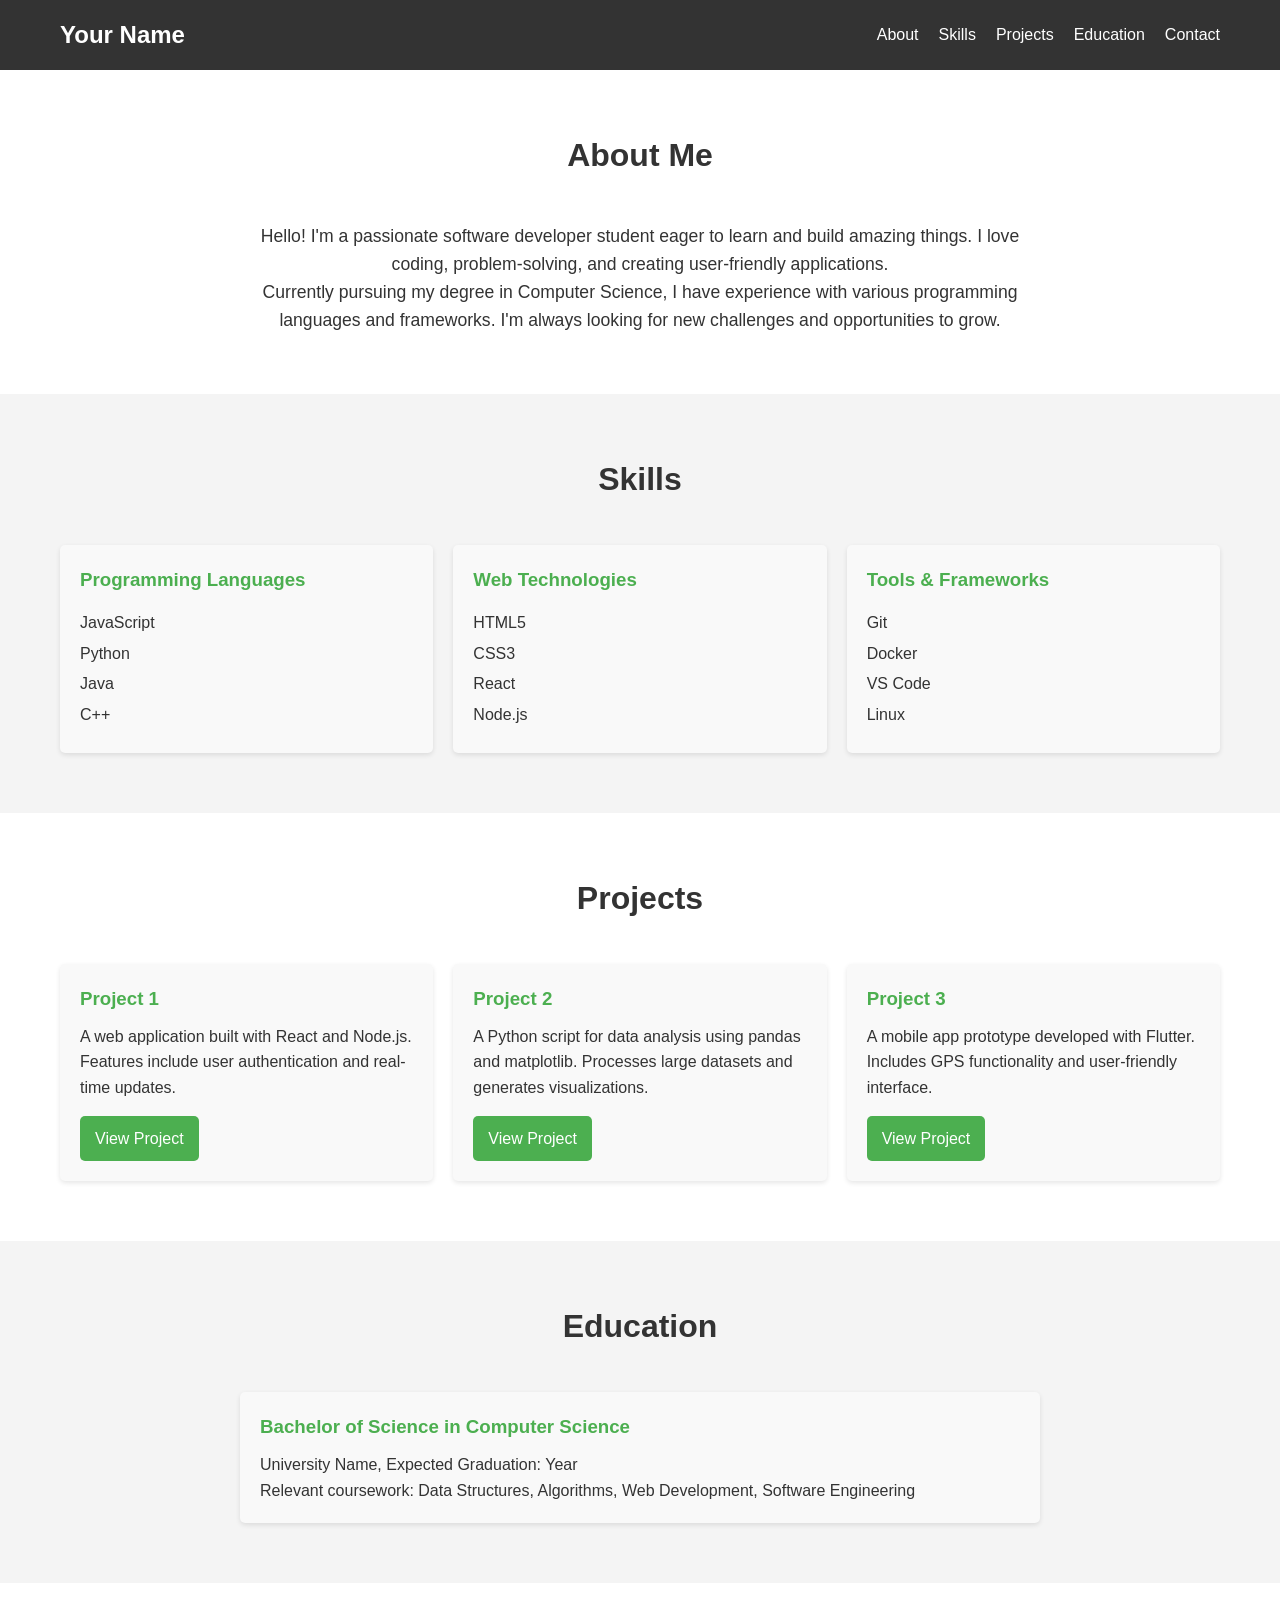
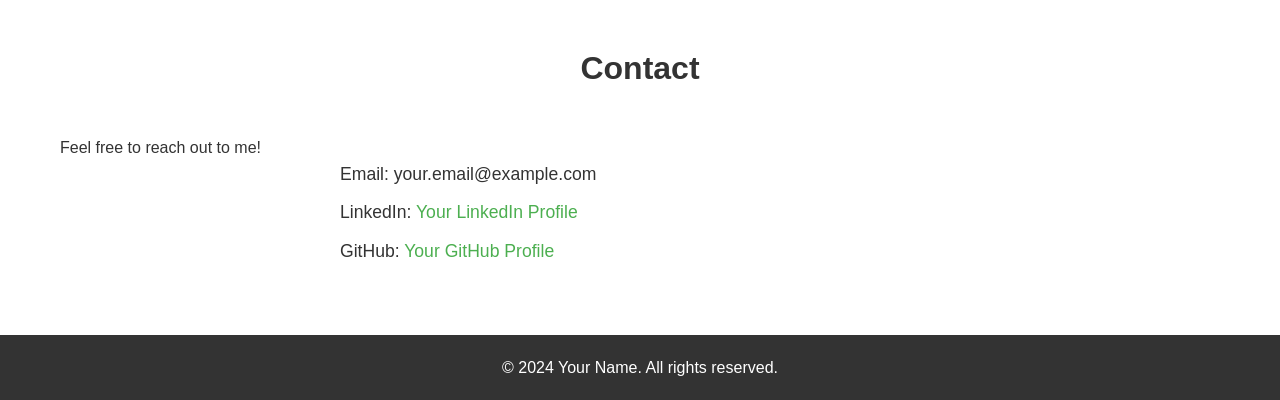
==== index.html @ 5aee4cda "eka versio" ====
<!DOCTYPE html>
<html lang="en">
<head>
    <meta charset="UTF-8">
    <meta name="viewport" content="width=device-width, initial-scale=1.0">
    <title>Software Developer Portfolio</title>
    <link rel="stylesheet" href="css/styles.css">
</head>
<body>
    <header>
        <nav>
            <div class="container">
                <h1>Your Name</h1>
                <ul>
                    <li><a href="#about">About</a></li>
                    <li><a href="#skills">Skills</a></li>
                    <li><a href="#projects">Projects</a></li>
                    <li><a href="#education">Education</a></li>
                    <li><a href="#contact">Contact</a></li>
                </ul>
            </div>
        </nav>
    </header>

    <section id="about" class="section">
        <div class="container">
            <h2>About Me</h2>
            <p>Hello! I'm a passionate software developer student eager to learn and build amazing things. I love coding, problem-solving, and creating user-friendly applications.</p>
            <p>Currently pursuing my degree in Computer Science, I have experience with various programming languages and frameworks. I'm always looking for new challenges and opportunities to grow.</p>
        </div>
    </section>

    <section id="skills" class="section">
        <div class="container">
            <h2>Skills</h2>
            <div class="skills-grid">
                <div class="skill-category">
                    <h3>Programming Languages</h3>
                    <ul>
                        <li>JavaScript</li>
                        <li>Python</li>
                        <li>Java</li>
                        <li>C++</li>
                    </ul>
                </div>
                <div class="skill-category">
                    <h3>Web Technologies</h3>
                    <ul>
                        <li>HTML5</li>
                        <li>CSS3</li>
                        <li>React</li>
                        <li>Node.js</li>
                    </ul>
                </div>
                <div class="skill-category">
                    <h3>Tools & Frameworks</h3>
                    <ul>
                        <li>Git</li>
                        <li>Docker</li>
                        <li>VS Code</li>
                        <li>Linux</li>
                    </ul>
                </div>
            </div>
        </div>
    </section>

    <section id="projects" class="section">
        <div class="container">
            <h2>Projects</h2>
            <div class="projects-grid">
                <div class="project-card">
                    <h3>Project 1</h3>
                    <p>A web application built with React and Node.js. Features include user authentication and real-time updates.</p>
                    <a href="#" class="btn">View Project</a>
                </div>
                <div class="project-card">
                    <h3>Project 2</h3>
                    <p>A Python script for data analysis using pandas and matplotlib. Processes large datasets and generates visualizations.</p>
                    <a href="#" class="btn">View Project</a>
                </div>
                <div class="project-card">
                    <h3>Project 3</h3>
                    <p>A mobile app prototype developed with Flutter. Includes GPS functionality and user-friendly interface.</p>
                    <a href="#" class="btn">View Project</a>
                </div>
            </div>
        </div>
    </section>

    <section id="education" class="section">
        <div class="container">
            <h2>Education</h2>
            <div class="education-item">
                <h3>Bachelor of Science in Computer Science</h3>
                <p>University Name, Expected Graduation: Year</p>
                <p>Relevant coursework: Data Structures, Algorithms, Web Development, Software Engineering</p>
            </div>
        </div>
    </section>

    <section id="contact" class="section">
        <div class="container">
            <h2>Contact</h2>
            <p>Feel free to reach out to me!</p>
            <ul class="contact-list">
                <li>Email: your.email@example.com</li>
                <li>LinkedIn: <a href="#">Your LinkedIn Profile</a></li>
                <li>GitHub: <a href="#">Your GitHub Profile</a></li>
            </ul>
        </div>
    </section>

    <footer>
        <div class="container">
            <p>&copy; 2024 Your Name. All rights reserved.</p>
        </div>
    </footer>

    <script src="js/script.js"></script>
</body>
</html>
---- css/styles.css ----
/* Reset and base styles */
* {
    margin: 0;
    padding: 0;
    box-sizing: border-box;
}

body {
    font-family: 'Arial', sans-serif;
    line-height: 1.6;
    color: #333;
    background-color: #f4f4f4;
}

.container {
    max-width: 1200px;
    margin: 0 auto;
    padding: 0 20px;
}

/* Header and Navigation */
header {
    background-color: #333;
    color: #fff;
    padding: 1rem 0;
}

nav .container {
    display: flex;
    justify-content: space-between;
    align-items: center;
}

nav h1 {
    font-size: 1.5rem;
}

nav ul {
    list-style: none;
    display: flex;
}

nav ul li {
    margin-left: 20px;
}

nav ul li a {
    color: #fff;
    text-decoration: none;
    transition: color 0.3s;
}

nav ul li a:hover {
    color: #4CAF50;
}

/* Sections */
.section {
    padding: 60px 0;
}

.section:nth-child(even) {
    background-color: #fff;
}

.section h2 {
    text-align: center;
    margin-bottom: 40px;
    font-size: 2rem;
    color: #333;
}

/* About */
#about p {
    max-width: 800px;
    margin: 0 auto;
    font-size: 1.1rem;
    text-align: center;
}

/* Skills */
.skills-grid {
    display: grid;
    grid-template-columns: repeat(auto-fit, minmax(250px, 1fr));
    gap: 20px;
}

.skill-category {
    background-color: #f9f9f9;
    padding: 20px;
    border-radius: 5px;
    box-shadow: 0 2px 5px rgba(0,0,0,0.1);
}

.skill-category h3 {
    margin-bottom: 15px;
    color: #4CAF50;
}

.skill-category ul {
    list-style: none;
}

.skill-category li {
    margin-bottom: 5px;
}

/* Projects */
.projects-grid {
    display: grid;
    grid-template-columns: repeat(auto-fit, minmax(300px, 1fr));
    gap: 20px;
}

.project-card {
    background-color: #f9f9f9;
    padding: 20px;
    border-radius: 5px;
    box-shadow: 0 2px 5px rgba(0,0,0,0.1);
    transition: transform 0.3s;
}

.project-card:hover {
    transform: translateY(-5px);
}

.project-card h3 {
    margin-bottom: 10px;
    color: #4CAF50;
}

.project-card p {
    margin-bottom: 15px;
}

.btn {
    display: inline-block;
    background-color: #4CAF50;
    color: #fff;
    padding: 10px 15px;
    text-decoration: none;
    border-radius: 5px;
    transition: background-color 0.3s;
}

.btn:hover {
    background-color: #45a049;
}

/* Education */
.education-item {
    max-width: 800px;
    margin: 0 auto;
    background-color: #f9f9f9;
    padding: 20px;
    border-radius: 5px;
    box-shadow: 0 2px 5px rgba(0,0,0,0.1);
}

.education-item h3 {
    margin-bottom: 10px;
    color: #4CAF50;
}

/* Contact */
.contact-list {
    max-width: 600px;
    margin: 0 auto;
    list-style: none;
}

.contact-list li {
    margin-bottom: 10px;
    font-size: 1.1rem;
}

.contact-list a {
    color: #4CAF50;
    text-decoration: none;
}

.contact-list a:hover {
    text-decoration: underline;
}

/* Footer */
footer {
    background-color: #333;
    color: #fff;
    text-align: center;
    padding: 20px 0;
}

/* Responsive Design */
@media (max-width: 768px) {
    nav .container {
        flex-direction: column;
    }

    nav ul {
        margin-top: 10px;
    }

    nav ul li {
        margin-left: 0;
        margin-right: 20px;
    }

    .section {
        padding: 40px 0;
    }

    .section h2 {
        font-size: 1.5rem;
    }
}
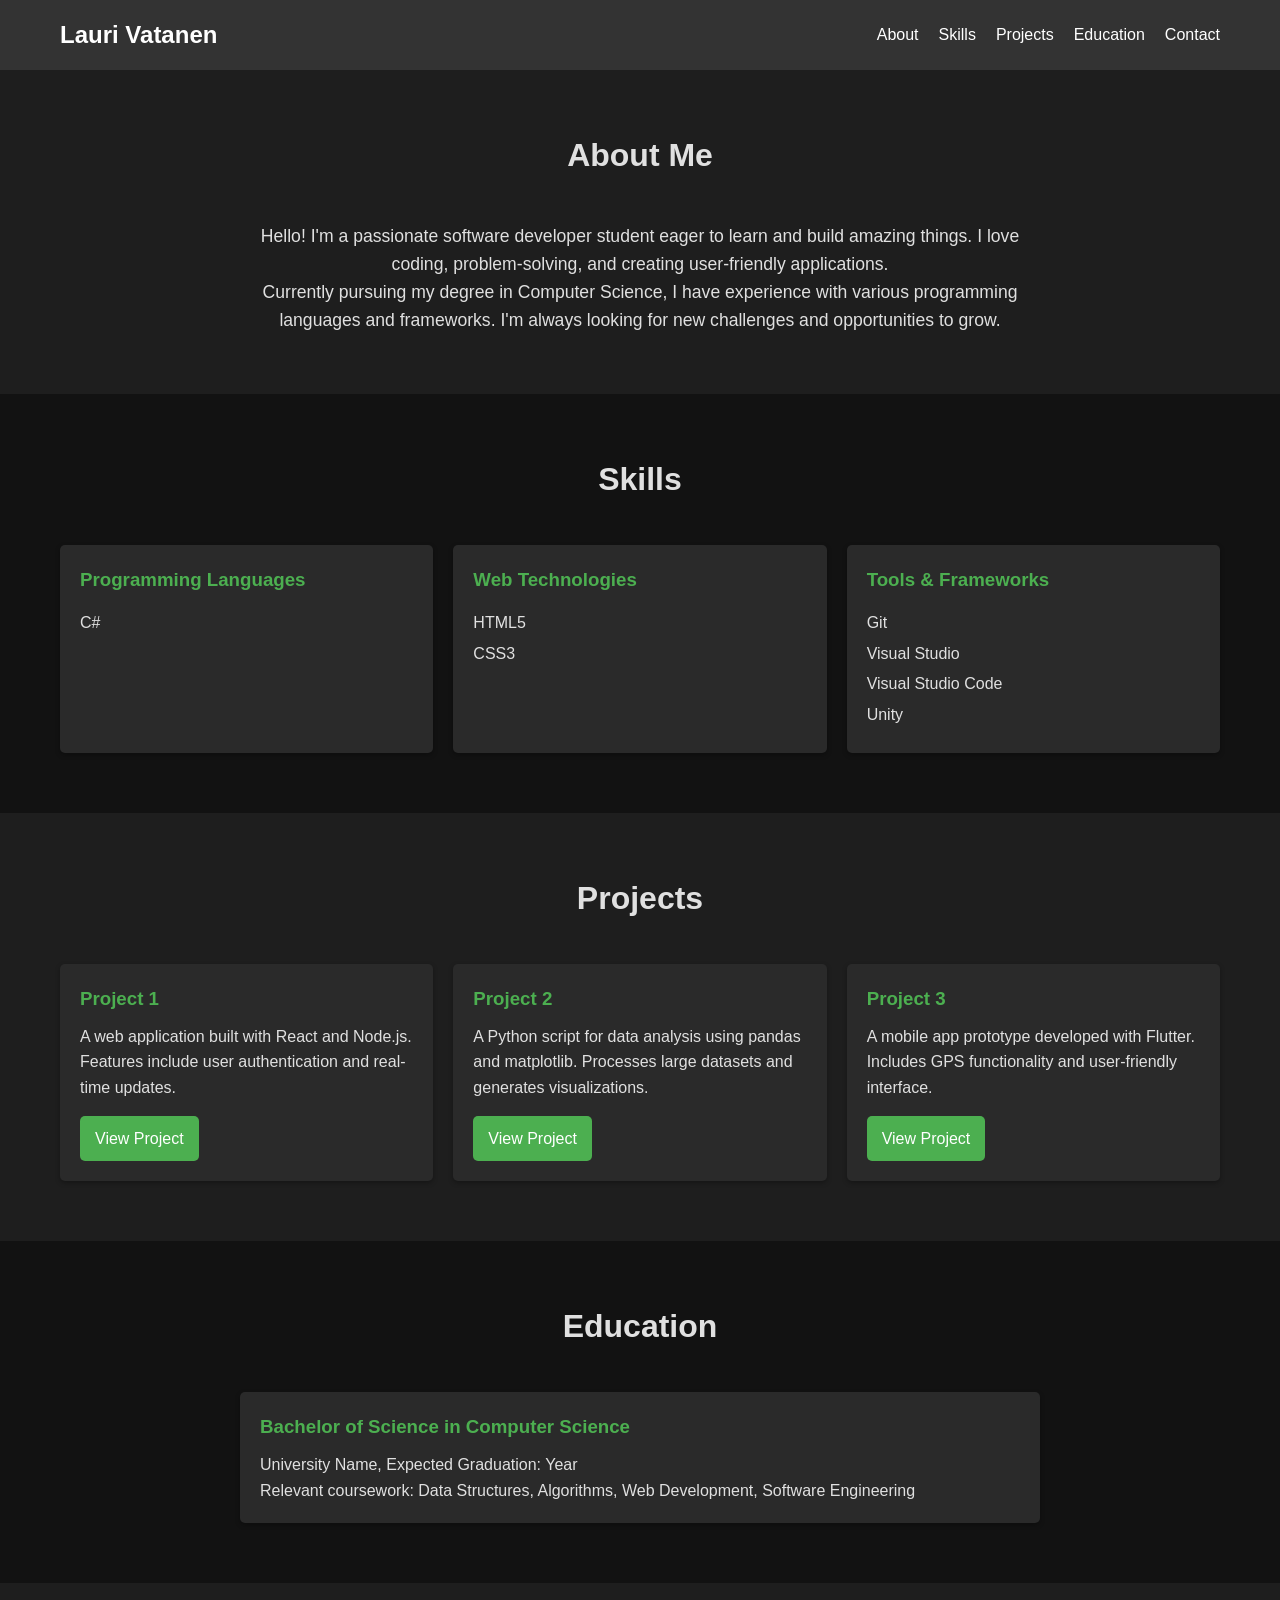
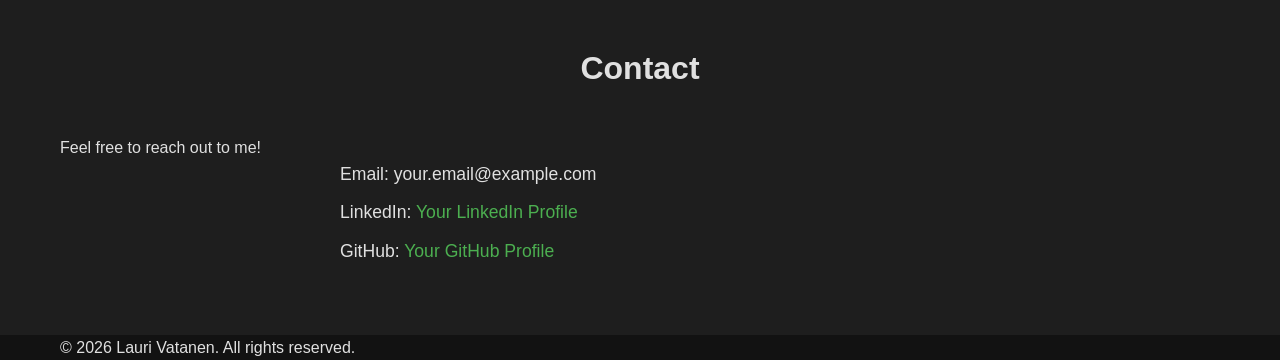
==== commit 4f540cfa: "versio 2" ====
--- a/index.html
+++ b/index.html
@@ -10,7 +10,7 @@
     <header>
         <nav>
             <div class="container">
-                <h1>Your Name</h1>
+                <h1>Lauri Vatanen</h1>
                 <ul>
                     <li><a href="#about">About</a></li>
                     <li><a href="#skills">Skills</a></li>
@@ -37,10 +37,7 @@
                 <div class="skill-category">
                     <h3>Programming Languages</h3>
                     <ul>
-                        <li>JavaScript</li>
-                        <li>Python</li>
-                        <li>Java</li>
-                        <li>C++</li>
+                        <li>C#</li>
                     </ul>
                 </div>
                 <div class="skill-category">
@@ -48,17 +45,15 @@
                     <ul>
                         <li>HTML5</li>
                         <li>CSS3</li>
-                        <li>React</li>
-                        <li>Node.js</li>
                     </ul>
                 </div>
                 <div class="skill-category">
                     <h3>Tools & Frameworks</h3>
                     <ul>
                         <li>Git</li>
-                        <li>Docker</li>
-                        <li>VS Code</li>
-                        <li>Linux</li>
+                        <li>Visual Studio</li>
+                        <li>Visual Studio Code</li>
+                        <li>Unity</li>
                     </ul>
                 </div>
             </div>
@@ -72,7 +67,7 @@
                 <div class="project-card">
                     <h3>Project 1</h3>
                     <p>A web application built with React and Node.js. Features include user authentication and real-time updates.</p>
-                    <a href="#" class="btn">View Project</a>
+                    <a href="project01.html" class="btn">View Project</a>
                 </div>
                 <div class="project-card">
                     <h3>Project 2</h3>
@@ -113,7 +108,7 @@
 
     <footer>
         <div class="container">
-            <p>&copy; 2024 Your Name. All rights reserved.</p>
+            <p>&copy; 2026 Lauri Vatanen. All rights reserved.</p>
         </div>
     </footer>
 
--- a/css/styles.css
+++ b/css/styles.css
@@ -8,8 +8,8 @@
 body {
     font-family: 'Arial', sans-serif;
     line-height: 1.6;
-    color: #333;
-    background-color: #f4f4f4;
+    color: #e0e0e0;
+    background-color: #121212;
 }
 
 .container {
@@ -60,14 +60,14 @@
 }
 
 .section:nth-child(even) {
-    background-color: #fff;
+    background-color: #1e1e1e;
 }
 
 .section h2 {
     text-align: center;
     margin-bottom: 40px;
     font-size: 2rem;
-    color: #333;
+    color: #e0e0e0;
 }
 
 /* About */
@@ -86,10 +86,10 @@
 }
 
 .skill-category {
-    background-color: #f9f9f9;
-    padding: 20px;
-    border-radius: 5px;
-    box-shadow: 0 2px 5px rgba(0,0,0,0.1);
+    background-color: #2a2a2a;
+    padding: 20px;
+    border-radius: 5px;
+    box-shadow: 0 2px 5px rgba(0,0,0,0.3);
 }
 
 .skill-category h3 {
@@ -113,10 +113,10 @@
 }
 
 .project-card {
-    background-color: #f9f9f9;
-    padding: 20px;
-    border-radius: 5px;
-    box-shadow: 0 2px 5px rgba(0,0,0,0.1);
+    background-color: #2a2a2a;
+    padding: 20px;
+    border-radius: 5px;
+    box-shadow: 0 2px 5px rgba(0,0,0,0.3);
     transition: transform 0.3s;
 }
 
@@ -151,10 +151,10 @@
 .education-item {
     max-width: 800px;
     margin: 0 auto;
-    background-color: #f9f9f9;
-    padding: 20px;
-    border-radius: 5px;
-    box-shadow: 0 2px 5px rgba(0,0,0,0.1);
+    background-color: #2a2a2a;
+    padding: 20px;
+    border-radius: 5px;
+    box-shadow: 0 2px 5px rgba(0,0,0,0.3);
 }
 
 .education-item h3 {
@@ -183,12 +183,67 @@
     text-decoration: underline;
 }
 
-/* Footer */
-footer {
-    background-color: #333;
-    color: #fff;
-    text-align: center;
-    padding: 20px 0;
+/* Project Page Styles */
+.project-description {
+    font-size: 1.2rem;
+    margin-bottom: 40px;
+    max-width: 1000px;
+    margin-left: auto;
+    margin-right: auto;
+}
+
+.project-details {
+    display: grid;
+    grid-template-columns: repeat(auto-fit, minmax(300px, 1fr));
+    gap: 30px;
+    margin-bottom: 40px;
+}
+
+.detail-section {
+    background-color: #2a2a2a;
+    padding: 20px;
+    border-radius: 5px;
+    box-shadow: 0 2px 5px rgba(0,0,0,0.3);
+}
+
+.detail-section h3 {
+    margin-bottom: 15px;
+    color: #4CAF50;
+}
+
+.detail-section ul {
+    list-style: none;
+}
+
+.detail-section li {
+    margin-bottom: 8px;
+}
+
+.detail-section .btn {
+    margin-right: 10px;
+    margin-bottom: 10px;
+}
+
+.screenshots h3 {
+    text-align: center;
+    margin-bottom: 30px;
+    color: #e0e0e0;
+}
+
+.screenshot-grid {
+    display: grid;
+    grid-template-columns: repeat(auto-fit, minmax(250px, 1fr));
+    gap: 20px;
+}
+
+.screenshot {
+    text-align: center;
+}
+
+.screenshot p {
+    margin-top: 10px;
+    font-size: 0.9rem;
+    color: #b0b0b0;
 }
 
 /* Responsive Design */
